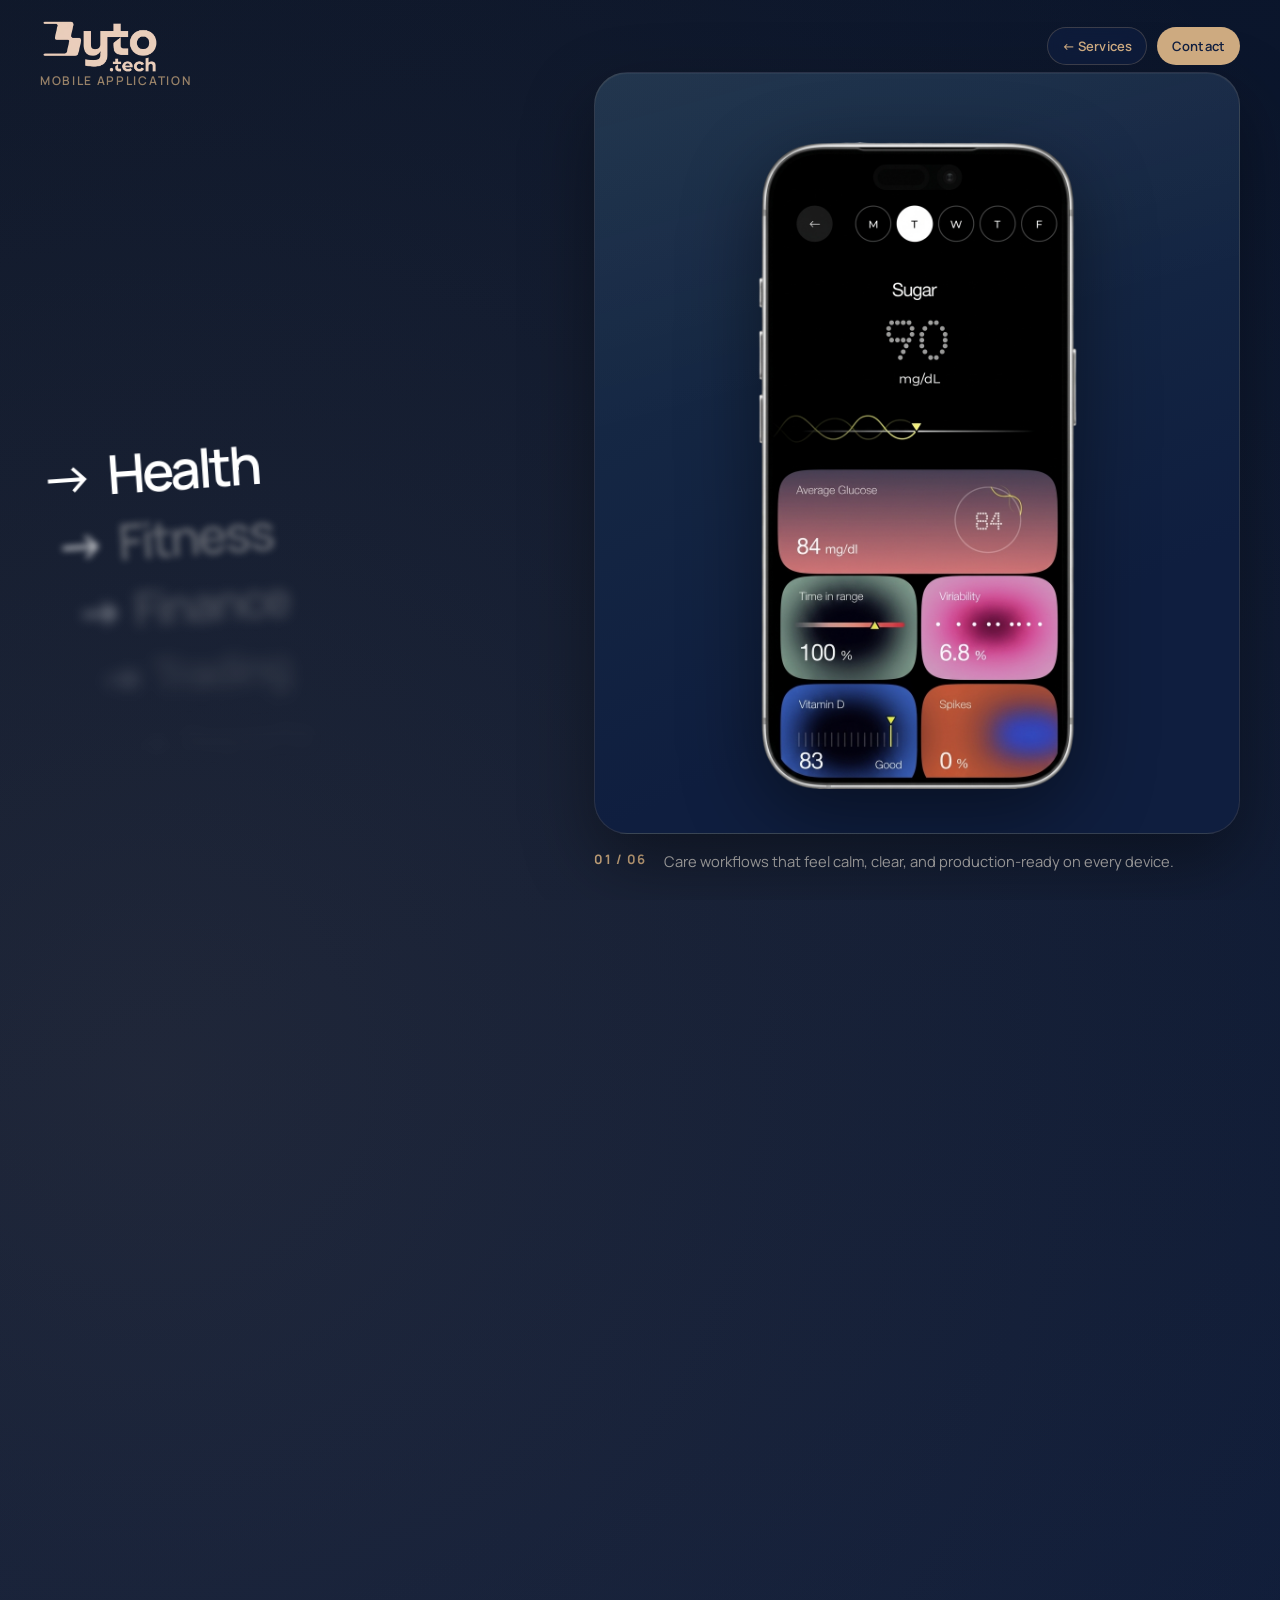
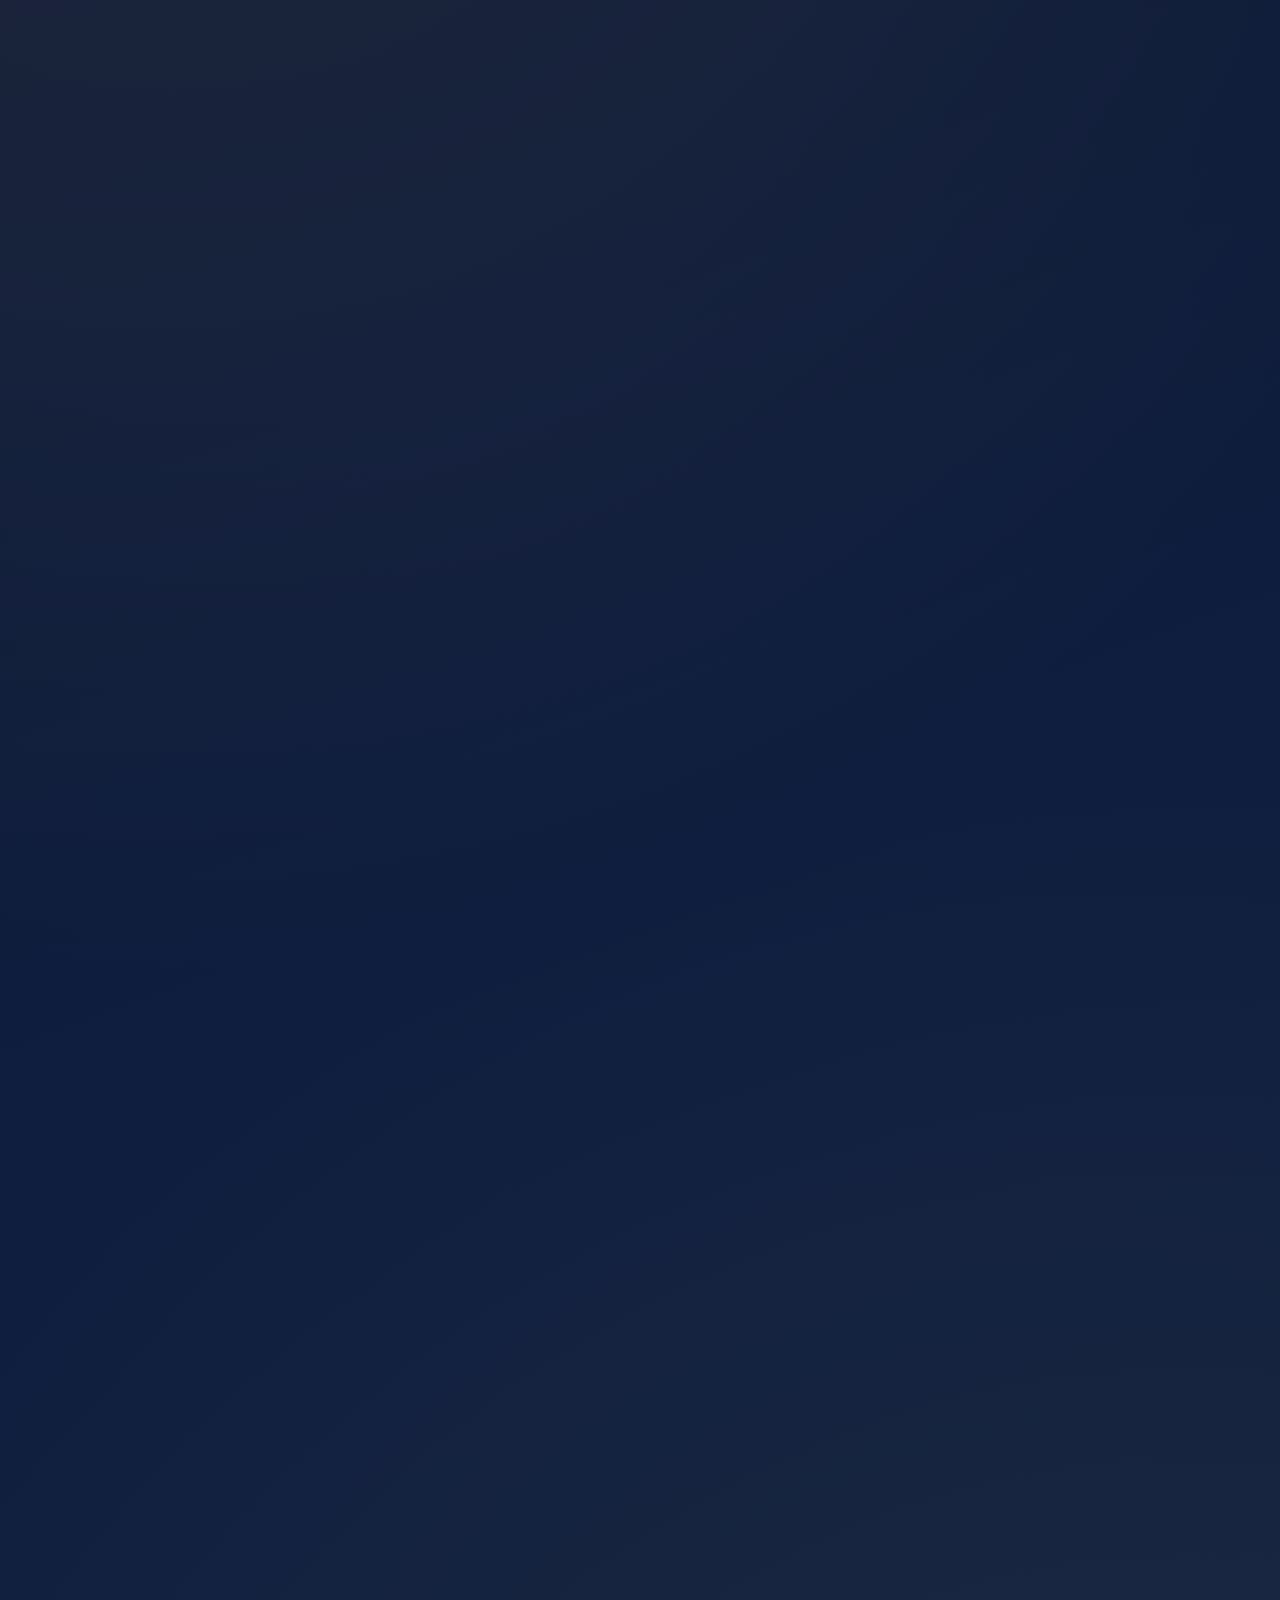
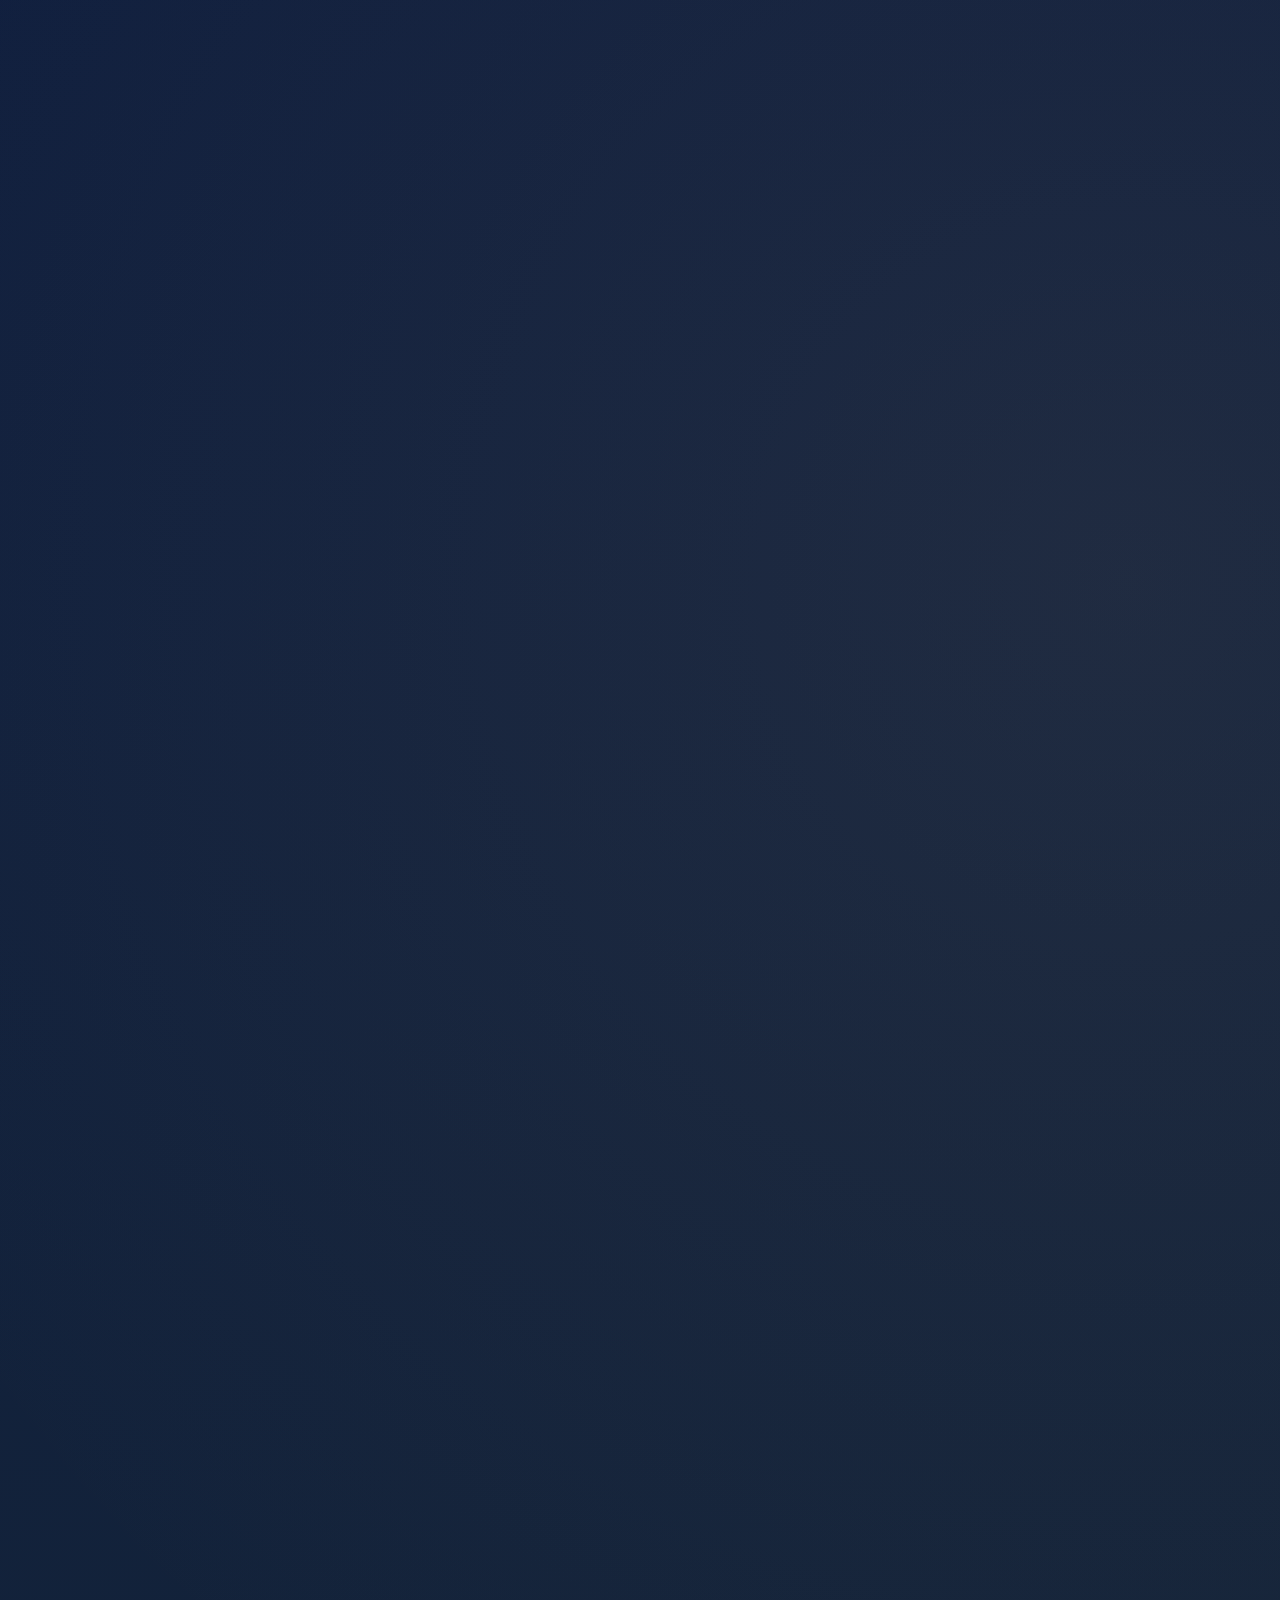
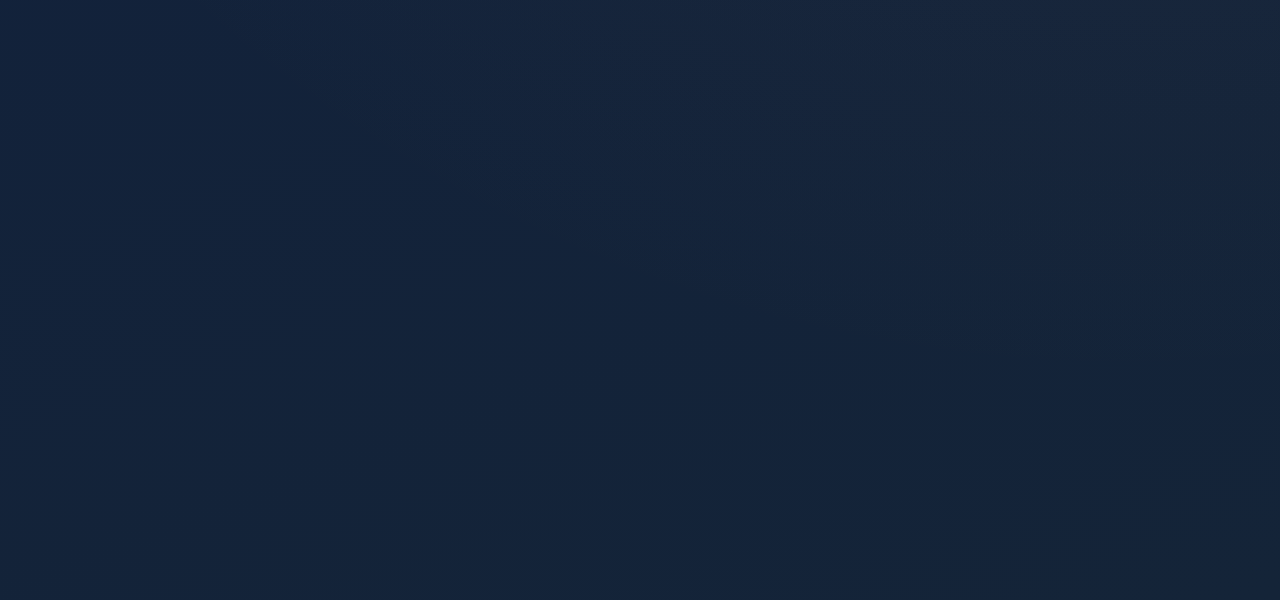
==== work.html @ 6f84a442 "Implement new work.html page to showcase services and projects; update index.html for improved navig" ====
<!doctype html>
<html lang="en">
  <head>
    <meta charset="UTF-8" />
    <meta name="viewport" content="width=device-width, initial-scale=1.0" />
    <meta
      name="description"
      content="Explore Byto.tech work across mobile apps, websites, and AI automation."
    />
    <title>Work — Byto.tech</title>
    <link rel="preconnect" href="https://fonts.googleapis.com" />
    <link rel="preconnect" href="https://fonts.gstatic.com" crossorigin />
    <link
      href="https://fonts.googleapis.com/css2?family=Manrope:wght@400;500;600;700&display=swap"
      rel="stylesheet"
    />
    <link rel="stylesheet" href="css/base.css" />
    <link rel="stylesheet" href="css/layout.css" />
    <link rel="stylesheet" href="css/components.css" />
    <link rel="stylesheet" href="css/pages/work.css" />
  </head>
  <body class="work-page">
    <header class="work-nav">
      <a class="work-brand" href="index.html" aria-label="Byto.tech home">
        <img
          class="work-brand-logo"
          src="assets/images/brand/byto-logo.png"
          alt=""
          width="840"
          height="396"
          decoding="async"
        />
      </a>
      <div class="work-nav-actions">
        <a class="work-back" href="index.html#services">← Services</a>
        <a class="work-contact" href="index.html#contact">Contact</a>
      </div>
    </header>

    <main class="work-main" data-work-root>
      <section class="work-track" data-work-track aria-labelledby="work-title">
        <div class="work-pin">
          <div class="work-left">
            <p class="work-eyebrow" data-work-eyebrow>Selected work</p>
            <h1 id="work-title" class="visually-hidden" data-work-title>
              Our work
            </h1>
            <div class="work-wheel" data-work-wheel aria-label="Categories">
              <div class="work-wheel-track" data-work-wheel-track></div>
            </div>
          </div>

          <div class="work-right">
            <div class="work-stage" data-work-stage aria-live="polite"></div>
            <div class="work-meta">
              <p class="work-meta-index" data-work-index>01 / 06</p>
              <p class="work-meta-copy" data-work-copy></p>
            </div>
          </div>
        </div>
      </section>
    </main>

    <script src="js/main.js"></script>
    <script src="js/work.js"></script>
  </body>
</html>
---- css/base.css ----
:root {
  /* Foundations — Byto.Tech Palette 3 (Blue & Gold) */
  --color-navy: #0f1e3f;
  --color-steel: #213a56;
  --color-gold: #cdaa80;
  --color-bronze: #997953;
  --color-offwhite: #f5f0e8;
  --color-white: #ffffff;

  /* Semantic — Dark mode defaults */
  --bg-page: var(--color-navy);
  --bg-surface: var(--color-steel);
  --bg-elevated: #274563;
  --text-primary: var(--color-offwhite);
  --text-secondary: var(--color-gold);
  --text-muted: rgba(245, 240, 232, 0.55);
  --accent: var(--color-gold);
  --accent-hover: var(--color-bronze);
  --border: rgba(205, 170, 128, 0.12);
  --border-strong: rgba(205, 170, 128, 0.30);
  --focus-ring: rgba(205, 170, 128, 0.45);

  /* Buttons */
  --btn-primary-bg: var(--color-gold);
  --btn-primary-text: var(--color-navy);
  --btn-primary-hover: var(--color-bronze);
  --btn-secondary-bg: transparent;
  --btn-secondary-border: rgba(205, 170, 128, 0.30);
  --btn-secondary-text: var(--color-gold);
  --btn-dark-bg: var(--color-navy);
  --btn-dark-text: var(--color-gold);
  --btn-outline-border: var(--color-bronze);
  --btn-outline-text: var(--color-bronze);

  /* Legacy aliases mapped to palette */
  --ink: var(--text-primary);
  --muted: var(--text-muted);
  --paper: var(--bg-surface);
  --page: var(--bg-page);
  --blue: var(--color-steel);
  --pink: var(--color-bronze);
  --orange: var(--color-gold);
  --warn: var(--color-bronze);
  --ease-out: cubic-bezier(0.16, 1, 0.3, 1);
}

/* Light mode */
[data-theme="light"],
.light {
  --bg-page: var(--color-offwhite);
  --bg-surface: var(--color-white);
  --bg-elevated: var(--color-white);
  --text-primary: var(--color-navy);
  --text-secondary: var(--color-steel);
  --text-muted: rgba(15, 30, 63, 0.55);
  --accent: var(--color-gold);
  --accent-hover: var(--color-bronze);
  --border: rgba(15, 30, 63, 0.10);
  --border-strong: var(--color-bronze);
  --focus-ring: rgba(15, 30, 63, 0.25);

  --btn-primary-bg: var(--color-gold);
  --btn-primary-text: var(--color-navy);
  --btn-primary-hover: var(--color-bronze);
  --btn-dark-bg: var(--color-navy);
  --btn-dark-text: var(--color-gold);
  --btn-outline-border: var(--color-bronze);
  --btn-outline-text: var(--color-bronze);

  --ink: var(--text-primary);
  --muted: var(--text-muted);
  --paper: var(--bg-surface);
  --page: var(--bg-page);
  --blue: var(--color-steel);
  --pink: var(--color-bronze);
  --orange: var(--color-gold);
  --warn: var(--color-bronze);
}

* {
  box-sizing: border-box;
}

html {
  /* Slide snaps are driven in JS; CSS smooth scroll fights those animations. */
  scroll-behavior: auto;
}


body {
  margin: 0;
  min-width: 320px;
  color: var(--ink);
  background: var(--page);
  font-family: "Manrope", "Helvetica Neue", Arial, sans-serif;
  -webkit-font-smoothing: antialiased;
  overflow-x: clip;
}
---- css/layout.css ----
/* Shared layout primitives.
   Current page-specific layout still lives in pages/home.css so the
   existing cascade and motion timing stay identical. Move shared nav /
   stage / footer rules here when contact and projects pages land. */
---- css/components.css ----
/* Shared UI components (buttons, form controls, cards).
   Current component rules remain in pages/home.css to preserve the
   exact visual cascade. Extract shared pieces here as new pages appear. */
---- css/pages/work.css ----
.visually-hidden {
  position: absolute;
  width: 1px;
  height: 1px;
  margin: -1px;
  padding: 0;
  overflow: hidden;
  clip: rect(0, 0, 0, 0);
  border: 0;
  white-space: nowrap;
}

.work-page {
  min-height: 100svh;
  color: var(--ink);
  background:
    radial-gradient(circle at 12% 20%, rgba(205, 170, 128, 0.1), transparent 34%),
    radial-gradient(circle at 88% 70%, rgba(205, 170, 128, 0.08), transparent 36%),
    linear-gradient(160deg, #0a1428 0%, #0f1e3f 48%, #142438 100%);
}

.work-nav {
  position: fixed;
  top: 0;
  right: 0;
  left: 0;
  z-index: 40;
  display: flex;
  align-items: center;
  justify-content: space-between;
  padding: 18px clamp(18px, 3.5vw, 40px);
  pointer-events: none;
}

.work-nav a {
  pointer-events: auto;
}

.work-brand {
  display: block;
  width: clamp(88px, 12vw, 120px);
  line-height: 0;
}

.work-brand-logo {
  display: block;
  width: 100%;
  height: auto;
}

.work-nav-actions {
  display: flex;
  gap: 10px;
  align-items: center;
}

.work-back,
.work-contact {
  padding: 9px 14px;
  border: 1px solid rgba(205, 170, 128, 0.24);
  border-radius: 999px;
  color: var(--accent);
  background: rgba(15, 30, 63, 0.72);
  font-size: 13px;
  font-weight: 600;
  letter-spacing: 0.01em;
  text-decoration: none;
  backdrop-filter: blur(10px);
  transition:
    border-color 0.25s ease,
    background 0.25s ease,
    color 0.25s ease;
}

.work-contact {
  color: var(--color-navy);
  background: var(--accent);
  border-color: transparent;
}

.work-back:hover,
.work-back:focus-visible {
  border-color: rgba(205, 170, 128, 0.5);
  outline: none;
}

.work-contact:hover,
.work-contact:focus-visible {
  background: var(--accent-hover);
  outline: none;
}

.work-main {
  position: relative;
}

.work-track {
  --work-count: 6;
  position: relative;
  height: calc(var(--work-count) * 100vh);
}

.work-pin {
  position: sticky;
  top: 0;
  display: grid;
  grid-template-columns: minmax(240px, 0.92fr) minmax(280px, 1.18fr);
  gap: clamp(20px, 4vw, 56px);
  align-items: stretch;
  height: 100svh;
  padding:
    calc(72px + env(safe-area-inset-top, 0px))
    clamp(18px, 3.5vw, 40px)
    clamp(22px, 3vh, 36px);
  overflow: hidden;
}

.work-left {
  position: relative;
  display: flex;
  min-height: 0;
  flex-direction: column;
  justify-content: center;
}

.work-eyebrow {
  position: absolute;
  top: 0;
  left: 0;
  margin: 0;
  color: rgba(205, 170, 128, 0.72);
  font-size: 12px;
  font-weight: 600;
  letter-spacing: 0.14em;
  text-transform: uppercase;
}

.work-wheel {
  position: relative;
  display: grid;
  width: 100%;
  height: min(72vh, 640px);
  place-items: center start;
  mask-image: linear-gradient(
    to bottom,
    transparent 0%,
    #000 18%,
    #000 82%,
    transparent 100%
  );
}

.work-wheel-track {
  position: relative;
  width: 100%;
  height: 4.8rem;
  transform: rotate(-4deg);
  transform-origin: 20% 50%;
}

.work-wheel-item {
  position: absolute;
  top: 50%;
  left: 0;
  display: flex;
  gap: 0.55em;
  align-items: center;
  margin: 0;
  padding: 0;
  border: 0;
  color: rgba(245, 240, 232, 0.42);
  background: transparent;
  font: inherit;
  font-size: clamp(28px, 4.2vw, 56px);
  font-weight: 600;
  letter-spacing: -0.055em;
  line-height: 1;
  white-space: nowrap;
  cursor: pointer;
  transform:
    translate3d(var(--x, 0px), calc(-50% + var(--y, 0px)), 0)
    scale(var(--scale, 0.88));
  opacity: var(--opacity, 0.28);
  filter: blur(var(--blur, 4px));
  transition: color 0.25s ease;
  will-change: transform, opacity, filter;
}

.work-wheel-item:focus-visible {
  outline: 2px solid var(--focus-ring);
  outline-offset: 6px;
}

.work-wheel-item.is-active {
  color: #fff;
  z-index: 2;
}

.work-wheel-arrow {
  display: inline-block;
  width: 0.7em;
  color: #fff;
  font-weight: 500;
  opacity: 0;
  transform: translateX(-6px);
  transition:
    opacity 0.28s ease,
    transform 0.35s var(--ease-out);
}

.work-wheel-item.is-active .work-wheel-arrow {
  opacity: 1;
  transform: translateX(0);
}

.work-right {
  position: relative;
  display: flex;
  min-width: 0;
  min-height: 0;
  flex-direction: column;
  gap: 16px;
}

.work-stage {
  position: relative;
  flex: 1;
  min-height: 0;
  overflow: hidden;
  border: 1px solid rgba(205, 170, 128, 0.14);
  border-radius: clamp(22px, 2.6vw, 36px);
  background:
    linear-gradient(165deg, rgba(245, 240, 232, 0.04), transparent 40%),
    linear-gradient(155deg, #1a2f48, #0f1e3f 72%);
  box-shadow:
    0 28px 70px rgba(0, 0, 0, 0.38),
    inset 0 1px 0 rgba(245, 240, 232, 0.05);
}

.work-slide {
  position: absolute;
  inset: 0;
  display: grid;
  place-items: center;
  opacity: 0;
  transform: scale(1.03);
  transition:
    opacity 0.45s ease,
    transform 0.55s var(--ease-out);
  pointer-events: none;
}

.work-slide.is-active {
  opacity: 1;
  transform: scale(1);
  pointer-events: auto;
  z-index: 1;
}

.work-slide img {
  display: block;
  width: auto;
  max-width: min(86%, 420px);
  height: auto;
  max-height: 86%;
  object-fit: contain;
  filter: drop-shadow(0 24px 40px rgba(0, 0, 0, 0.45));
}

.work-slide[data-kind="website"] img {
  width: min(92%, 720px);
  max-width: none;
  border-radius: 10px;
  box-shadow: 0 24px 50px rgba(0, 0, 0, 0.4);
  filter: none;
}

.work-slide[data-kind="ai"] {
  overflow: hidden;
}

.work-ai-panel {
  position: relative;
  display: flex;
  width: min(88%, 520px);
  min-height: min(58%, 320px);
  padding: clamp(24px, 4vw, 40px);
  flex-direction: column;
  justify-content: flex-end;
  border: 1px solid rgba(205, 170, 128, 0.2);
  border-radius: 24px;
  background:
    radial-gradient(circle at var(--gx, 30%) var(--gy, 20%), rgba(205, 170, 128, 0.28), transparent 42%),
    radial-gradient(circle at 80% 80%, rgba(33, 58, 86, 0.9), transparent 50%),
    linear-gradient(145deg, #213a56, #0f1e3f 70%);
  box-shadow: 0 24px 50px rgba(0, 0, 0, 0.35);
}

.work-ai-panel::before {
  content: "";
  position: absolute;
  top: 22px;
  left: 24px;
  width: 10px;
  height: 10px;
  border-radius: 50%;
  background: var(--accent);
  box-shadow: 0 0 18px rgba(205, 170, 128, 0.55);
}

.work-ai-kicker {
  margin: 0 0 8px;
  color: rgba(205, 170, 128, 0.8);
  font-size: 12px;
  font-weight: 600;
  letter-spacing: 0.12em;
  text-transform: uppercase;
}

.work-ai-title {
  margin: 0;
  font-size: clamp(28px, 4vw, 44px);
  font-weight: 600;
  letter-spacing: -0.05em;
  line-height: 1.05;
}

.work-meta {
  display: grid;
  grid-template-columns: auto 1fr;
  gap: 18px;
  align-items: start;
  flex: none;
}

.work-meta-index {
  margin: 0;
  color: var(--accent);
  font-size: 13px;
  font-weight: 700;
  letter-spacing: 0.08em;
  white-space: nowrap;
}

.work-meta-copy {
  margin: 0;
  max-width: 36em;
  color: rgba(245, 240, 232, 0.72);
  font-size: clamp(13px, 1.15vw, 15px);
  line-height: 1.55;
}

@media (max-width: 900px) {
  .work-pin {
    grid-template-columns: 1fr;
    grid-template-rows: minmax(220px, 38%) 1fr;
    gap: 10px;
    padding-top: calc(78px + env(safe-area-inset-top, 0px));
  }

  .work-eyebrow {
    position: static;
    margin-bottom: 8px;
  }

  .work-left {
    justify-content: flex-start;
  }

  .work-wheel {
    height: 180px;
    mask-image: linear-gradient(
      to bottom,
      transparent 0%,
      #000 14%,
      #000 86%,
      transparent 100%
    );
  }

  .work-wheel-item {
    font-size: clamp(26px, 8vw, 38px);
  }

  .work-slide img {
    max-width: min(70%, 280px);
    max-height: 80%;
  }

  .work-slide[data-kind="website"] img {
    width: min(90%, 520px);
  }

  .work-meta {
    grid-template-columns: 1fr;
    gap: 6px;
  }
}

@media (prefers-reduced-motion: reduce) {
  .work-track {
    height: auto;
  }

  .work-pin {
    position: relative;
    height: auto;
    min-height: 100svh;
    overflow: visible;
  }

  .work-wheel-item,
  .work-slide {
    transition: none !important;
  }
}
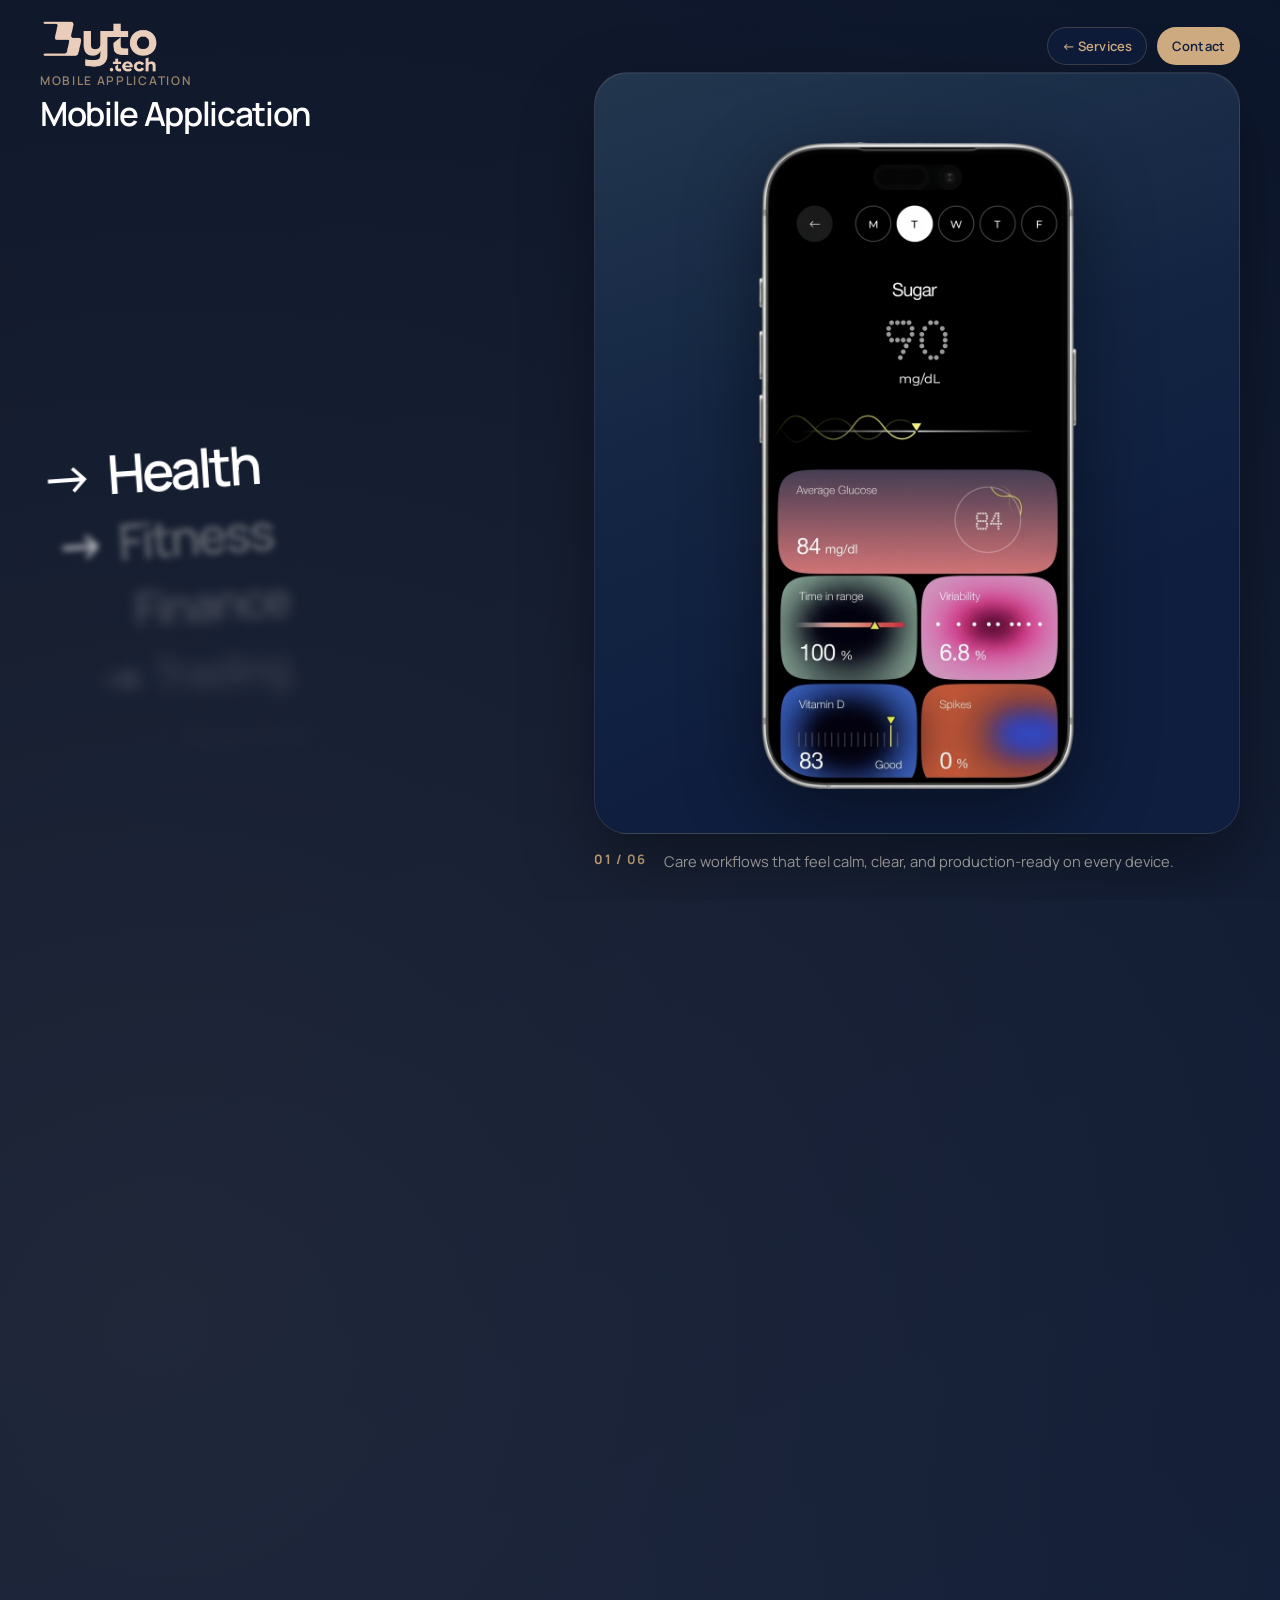
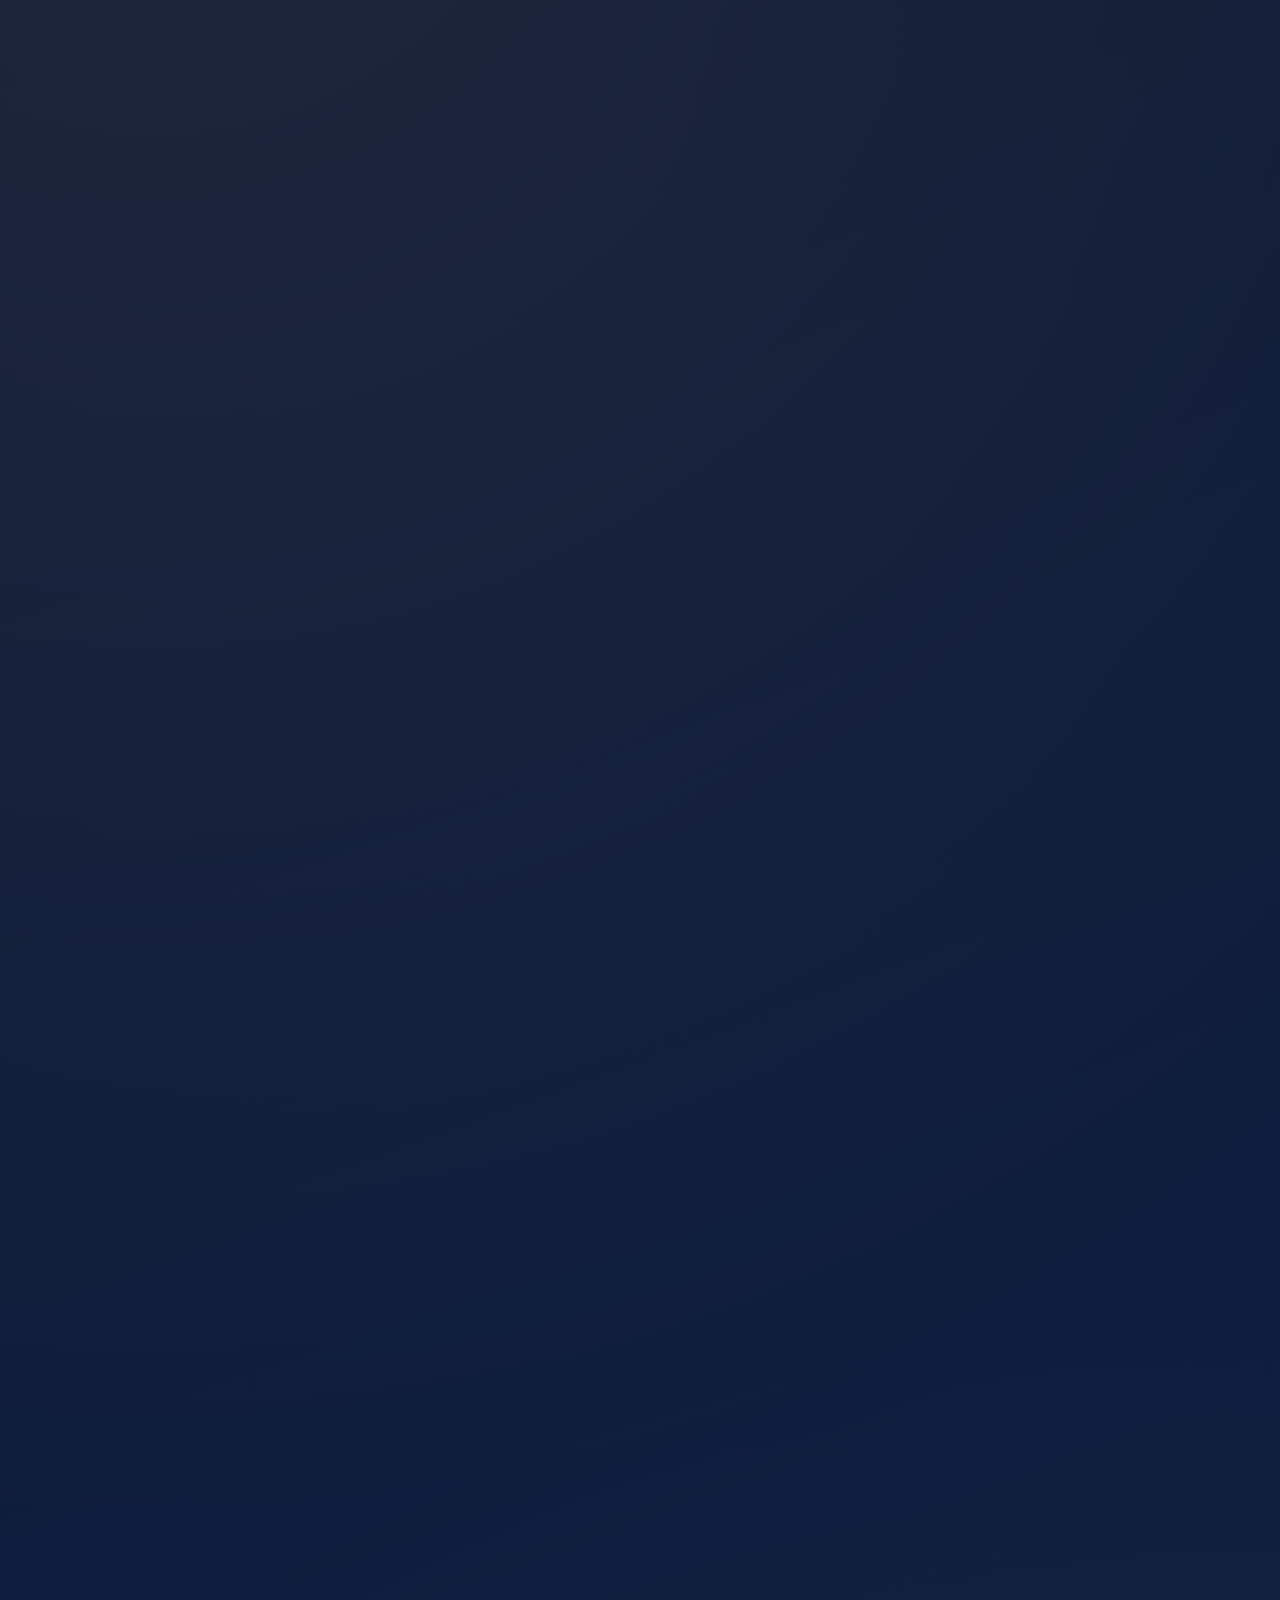
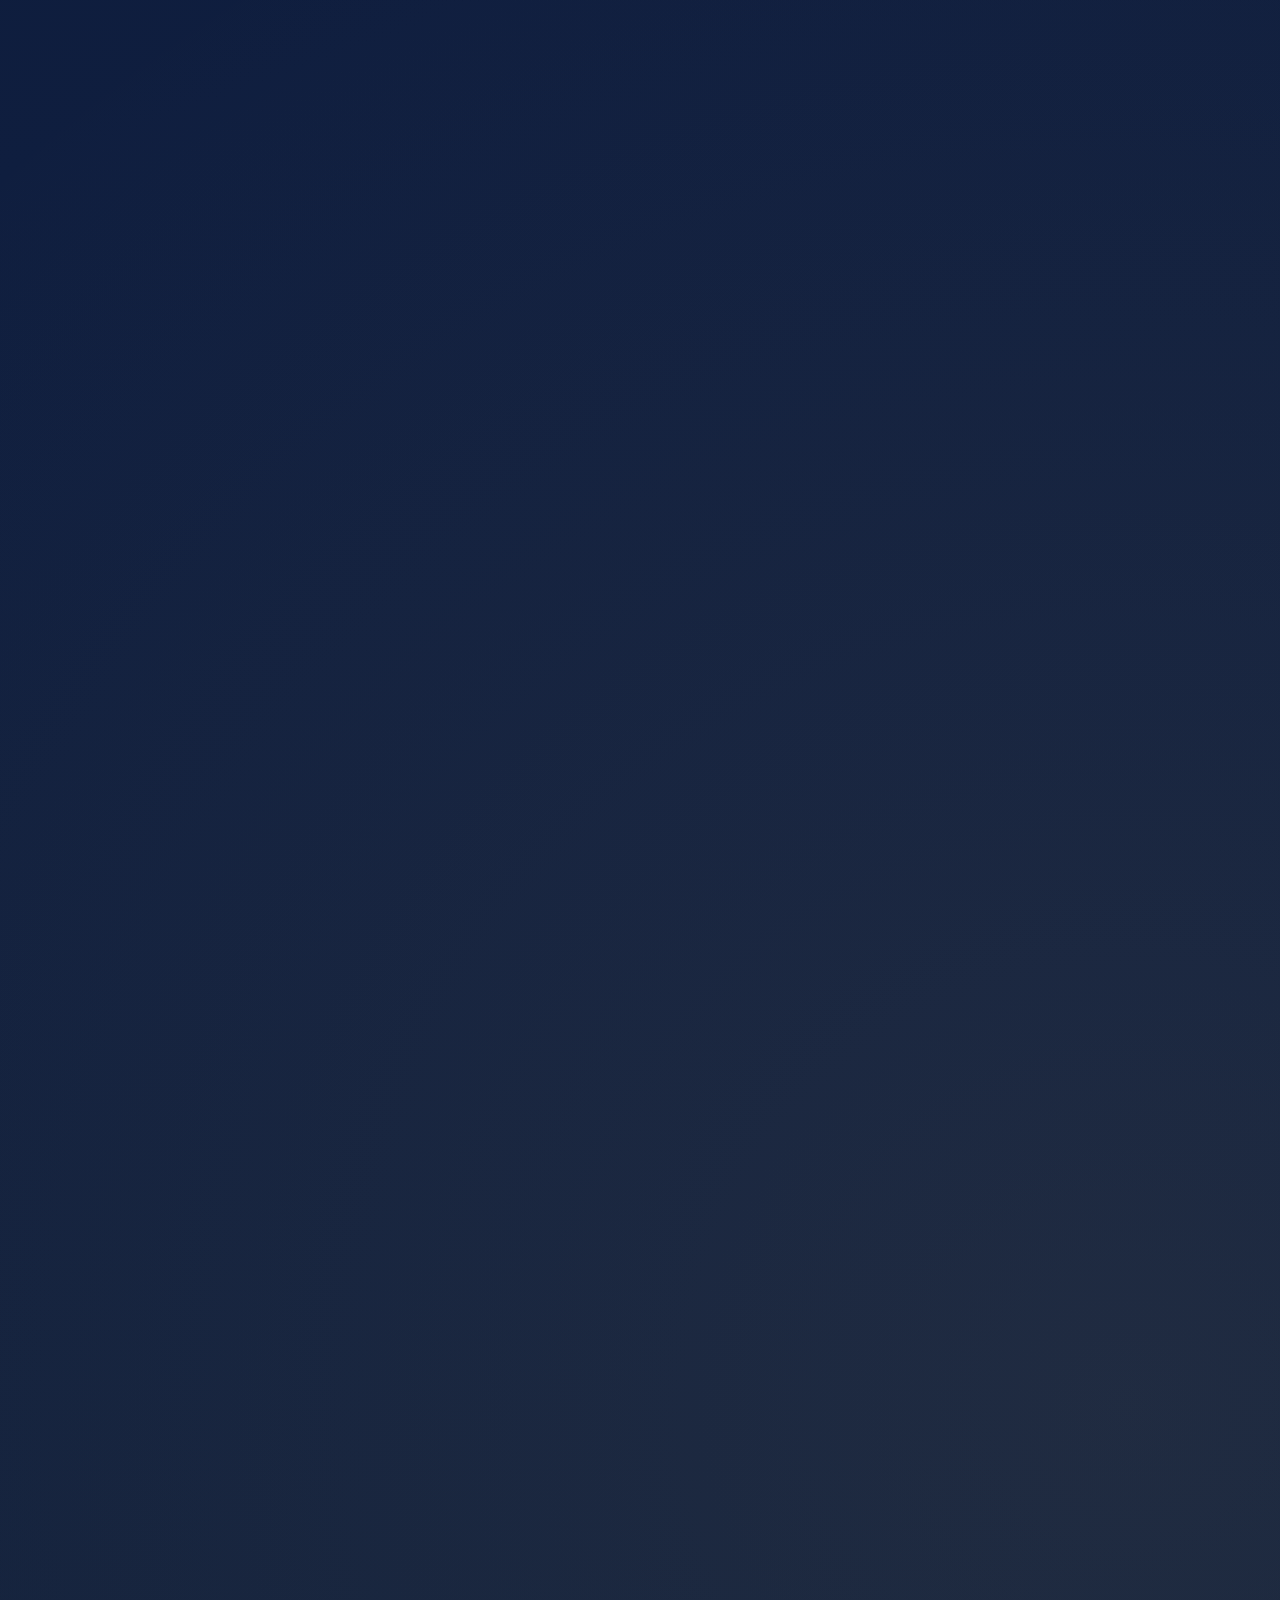
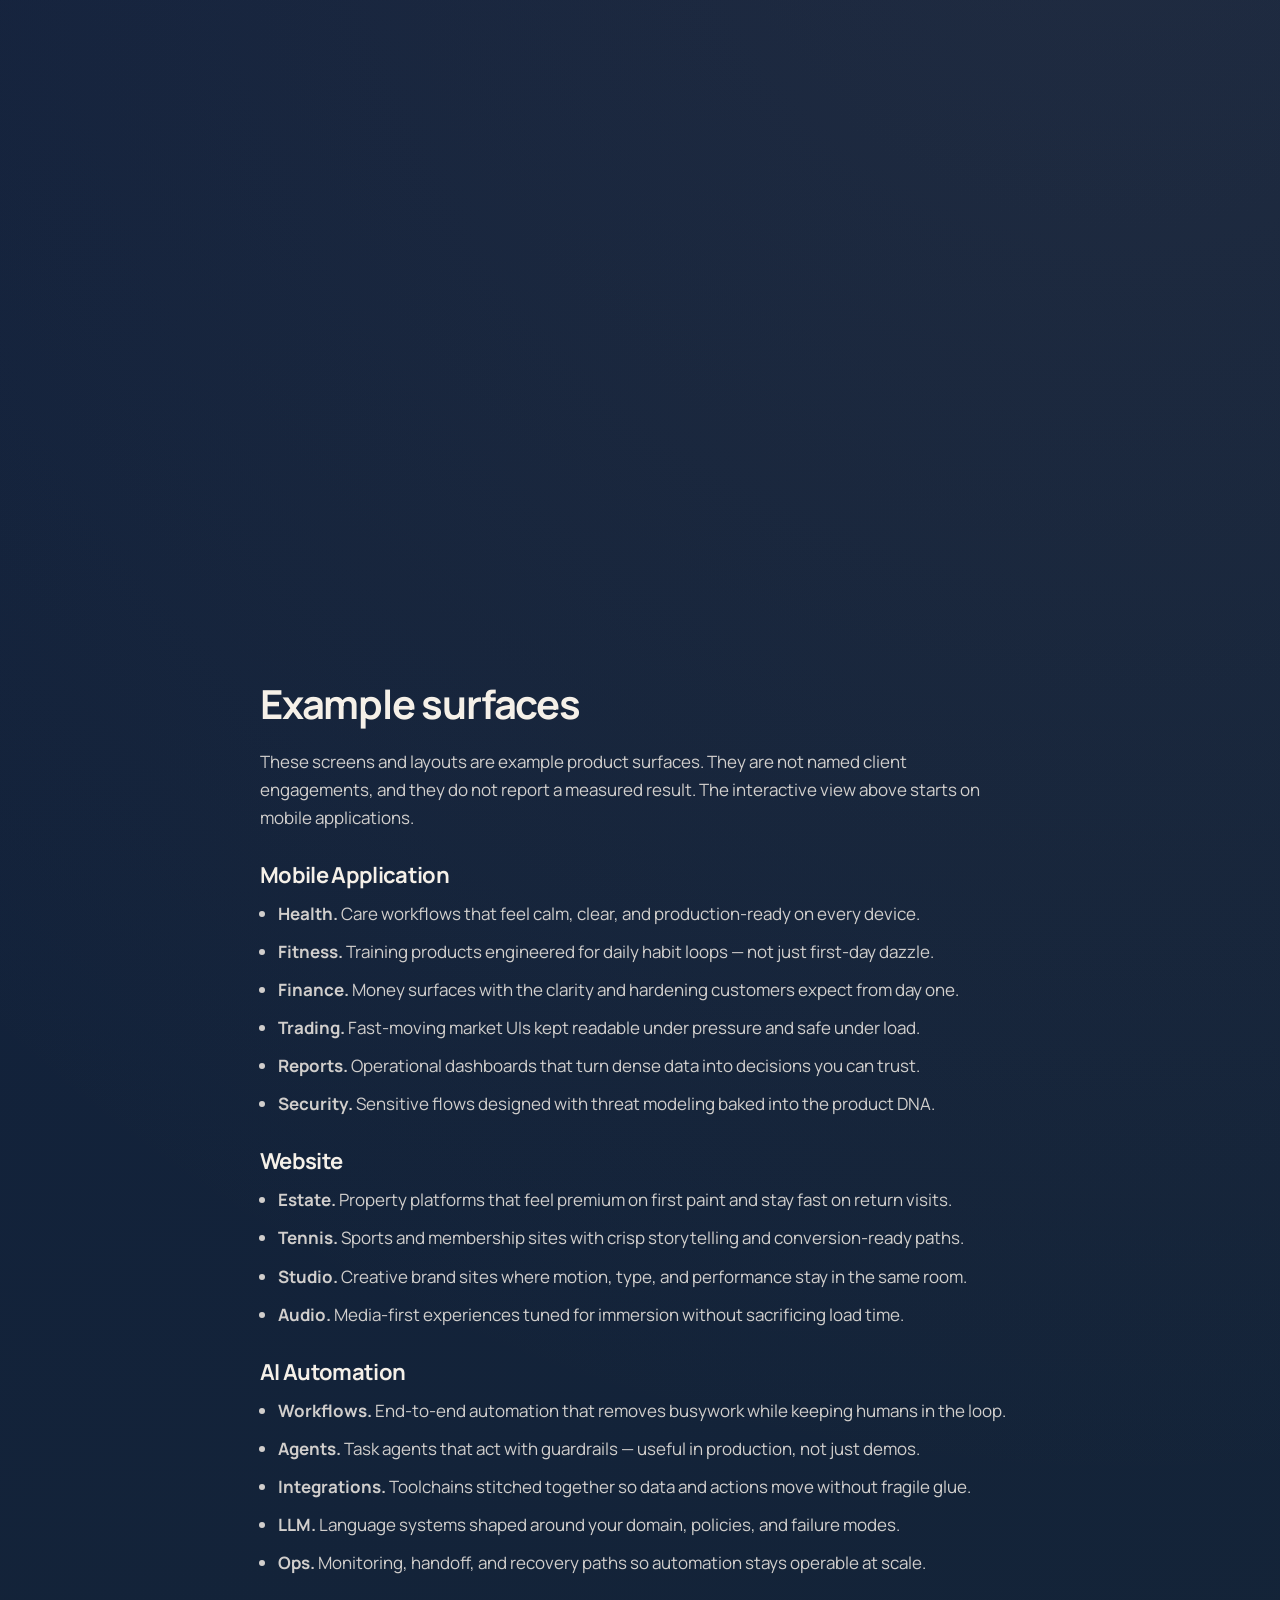
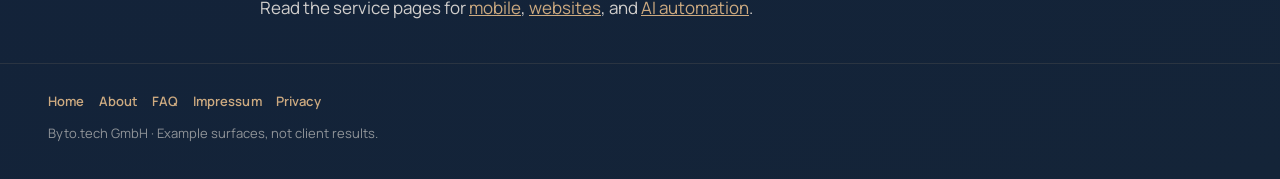
==== commit 53905ce0: "Add new pages and documentation for Byto.tech website - Introduce `about.html` and `faq.html` to pro" ====
--- a/work.html
+++ b/work.html
@@ -8,6 +8,24 @@
       content="Explore Byto.tech work across mobile apps, websites, and AI automation."
     />
     <title>Work — Byto.tech</title>
+    <link rel="canonical" href="https://byto.tech/work.html" />
+    <meta property="og:type" content="website" />
+    <meta property="og:site_name" content="Byto.tech" />
+    <meta property="og:title" content="Work — Byto.tech" />
+    <meta
+      property="og:description"
+      content="Explore Byto.tech work across mobile apps, websites, and AI automation."
+    />
+    <meta property="og:url" content="https://byto.tech/work.html" />
+    <meta property="og:image" content="https://byto.tech/assets/images/brand/byto-logo.png" />
+    <meta name="twitter:card" content="summary_large_image" />
+    <meta name="twitter:title" content="Work — Byto.tech" />
+    <meta
+      name="twitter:description"
+      content="Explore Byto.tech work across mobile apps, websites, and AI automation."
+    />
+    <meta name="twitter:image" content="https://byto.tech/assets/images/brand/byto-logo.png" />
+    <link rel="icon" href="assets/images/brand/byto-logo.png" type="image/png" />
     <link rel="preconnect" href="https://fonts.googleapis.com" />
     <link rel="preconnect" href="https://fonts.gstatic.com" crossorigin />
     <link
@@ -18,6 +36,31 @@
     <link rel="stylesheet" href="css/layout.css" />
     <link rel="stylesheet" href="css/components.css" />
     <link rel="stylesheet" href="css/pages/work.css" />
+    <link rel="stylesheet" href="css/pages/content.css" />
+    <script type="application/ld+json">
+      {
+        "@context": "https://schema.org",
+        "@graph": [
+          {
+            "@type": "Organization",
+            "@id": "https://byto.tech/#organization",
+            "name": "Byto.tech GmbH",
+            "url": "https://byto.tech",
+            "email": "hello@ajo.company",
+            "logo": "https://byto.tech/assets/images/brand/byto-logo.png"
+          },
+          {
+            "@type": "CollectionPage",
+            "@id": "https://byto.tech/work.html#webpage",
+            "url": "https://byto.tech/work.html",
+            "name": "Example surfaces",
+            "description": "Example product surfaces for mobile apps, websites, and AI automation. These are not named client engagements.",
+            "isPartOf": { "@id": "https://byto.tech/#website" },
+            "publisher": { "@id": "https://byto.tech/#organization" }
+          }
+        ]
+      }
+    </script>
   </head>
   <body class="work-page">
     <header class="work-nav">
@@ -25,7 +68,7 @@
         <img
           class="work-brand-logo"
           src="assets/images/brand/byto-logo.png"
-          alt=""
+          alt="Byto.tech"
           width="840"
           height="396"
           decoding="async"
@@ -41,10 +84,10 @@
       <section class="work-track" data-work-track aria-labelledby="work-title">
         <div class="work-pin">
           <div class="work-left">
-            <p class="work-eyebrow" data-work-eyebrow>Selected work</p>
-            <h1 id="work-title" class="visually-hidden" data-work-title>
-              Our work
-            </h1>
+            <div class="work-heading">
+              <p class="work-eyebrow" data-work-eyebrow>Selected work</p>
+              <h1 id="work-title" class="work-title" data-work-title>Mobile Application</h1>
+            </div>
             <div class="work-wheel" data-work-wheel aria-label="Categories">
               <div class="work-wheel-track" data-work-wheel-track></div>
             </div>
@@ -54,12 +97,114 @@
             <div class="work-stage" data-work-stage aria-live="polite"></div>
             <div class="work-meta">
               <p class="work-meta-index" data-work-index>01 / 06</p>
-              <p class="work-meta-copy" data-work-copy></p>
+              <p class="work-meta-copy" data-work-copy>
+                Care workflows that feel calm, clear, and production-ready on every device.
+              </p>
             </div>
           </div>
         </div>
       </section>
+
+      <section class="work-index" aria-labelledby="work-index-title">
+        <h2 id="work-index-title">Example surfaces</h2>
+        <p>
+          These screens and layouts are example product surfaces. They are
+          not named client engagements, and they do not report a measured
+          result. The interactive view above starts on mobile applications.
+        </p>
+
+        <h3>Mobile Application</h3>
+        <ul>
+          <li>
+            <strong>Health.</strong>
+            Care workflows that feel calm, clear, and production-ready on every device.
+          </li>
+          <li>
+            <strong>Fitness.</strong>
+            Training products engineered for daily habit loops — not just first-day dazzle.
+          </li>
+          <li>
+            <strong>Finance.</strong>
+            Money surfaces with the clarity and hardening customers expect from day one.
+          </li>
+          <li>
+            <strong>Trading.</strong>
+            Fast-moving market UIs kept readable under pressure and safe under load.
+          </li>
+          <li>
+            <strong>Reports.</strong>
+            Operational dashboards that turn dense data into decisions you can trust.
+          </li>
+          <li>
+            <strong>Security.</strong>
+            Sensitive flows designed with threat modeling baked into the product DNA.
+          </li>
+        </ul>
+
+        <h3>Website</h3>
+        <ul>
+          <li>
+            <strong>Estate.</strong>
+            Property platforms that feel premium on first paint and stay fast on return visits.
+          </li>
+          <li>
+            <strong>Tennis.</strong>
+            Sports and membership sites with crisp storytelling and conversion-ready paths.
+          </li>
+          <li>
+            <strong>Studio.</strong>
+            Creative brand sites where motion, type, and performance stay in the same room.
+          </li>
+          <li>
+            <strong>Audio.</strong>
+            Media-first experiences tuned for immersion without sacrificing load time.
+          </li>
+        </ul>
+
+        <h3>AI Automation</h3>
+        <ul>
+          <li>
+            <strong>Workflows.</strong>
+            End-to-end automation that removes busywork while keeping humans in the loop.
+          </li>
+          <li>
+            <strong>Agents.</strong>
+            Task agents that act with guardrails — useful in production, not just demos.
+          </li>
+          <li>
+            <strong>Integrations.</strong>
+            Toolchains stitched together so data and actions move without fragile glue.
+          </li>
+          <li>
+            <strong>LLM.</strong>
+            Language systems shaped around your domain, policies, and failure modes.
+          </li>
+          <li>
+            <strong>Ops.</strong>
+            Monitoring, handoff, and recovery paths so automation stays operable at scale.
+          </li>
+        </ul>
+        <p>
+          Read the service pages for
+          <a href="services/mobile.html">mobile</a>,
+          <a href="services/websites.html">websites</a>, and
+          <a href="services/ai-automation.html">AI automation</a>.
+        </p>
+      </section>
     </main>
+
+    <footer class="site-footer">
+      <div class="site-footer-bar">
+        <nav aria-label="Footer">
+          <a href="index.html">Home</a>
+          <a href="about.html">About</a>
+          <a href="faq.html">FAQ</a>
+          <a href="impressum.html">Impressum</a>
+          <a href="privacy.html">Privacy</a>
+        </nav>
+      </div>
+      <p>Byto.tech GmbH · Example surfaces, not client results.</p>
+    </footer>
 
     <script src="js/main.js"></script>
     <script src="js/work.js"></script>
--- a/css/pages/work.css
+++ b/css/pages/work.css
@@ -123,16 +123,31 @@
   justify-content: center;
 }
 
-.work-eyebrow {
+.work-heading {
   position: absolute;
   top: 0;
   left: 0;
+  right: 0;
+}
+
+.work-eyebrow {
+  position: static;
   margin: 0;
   color: rgba(205, 170, 128, 0.72);
   font-size: 12px;
   font-weight: 600;
   letter-spacing: 0.14em;
   text-transform: uppercase;
+}
+
+.work-title {
+  margin: 8px 0 0;
+  max-width: 14em;
+  color: #fff;
+  font-size: clamp(22px, 2.6vw, 34px);
+  font-weight: 600;
+  letter-spacing: -0.04em;
+  line-height: 1.05;
 }
 
 .work-wheel {
@@ -414,3 +429,43 @@
     transition: none !important;
   }
 }
+
+.work-index {
+  width: min(760px, calc(100% - 36px));
+  margin: 0 auto;
+  padding: 48px 0 24px;
+}
+
+.work-index h2,
+.work-index h3 {
+  margin: 28px 0 10px;
+  letter-spacing: -0.03em;
+}
+
+.work-index h2 {
+  font-size: clamp(28px, 4vw, 40px);
+}
+
+.work-index h3 {
+  font-size: 22px;
+}
+
+.work-index p,
+.work-index li {
+  color: rgba(245, 240, 232, 0.84);
+  font-size: 17px;
+  line-height: 1.65;
+}
+
+.work-index ul {
+  margin: 0;
+  padding-left: 1.15em;
+}
+
+.work-index li + li {
+  margin-top: 10px;
+}
+
+.work-index a {
+  color: var(--accent);
+}
--- a/css/pages/content.css
+++ b/css/pages/content.css
@@ -0,0 +1,155 @@
+.content-page {
+  min-height: 100svh;
+  color: var(--ink);
+  background:
+    radial-gradient(circle at 12% 8%, rgba(205, 170, 128, 0.1), transparent 32%),
+    linear-gradient(165deg, #0a1428 0%, #0f1e3f 52%, #142438 100%);
+}
+
+.content-nav,
+.site-footer-bar {
+  display: flex;
+  flex-wrap: wrap;
+  gap: 14px 22px;
+  align-items: center;
+  justify-content: space-between;
+}
+
+.content-nav {
+  position: sticky;
+  top: 0;
+  z-index: 20;
+  padding: 16px clamp(18px, 4vw, 48px);
+  background: rgba(15, 30, 63, 0.88);
+  border-bottom: 1px solid var(--border);
+  backdrop-filter: blur(12px);
+}
+
+.content-brand {
+  display: block;
+  width: clamp(84px, 12vw, 112px);
+  line-height: 0;
+}
+
+.content-brand img {
+  display: block;
+  width: 100%;
+  height: auto;
+}
+
+.content-nav nav,
+.site-footer nav {
+  display: flex;
+  flex-wrap: wrap;
+  gap: 8px 14px;
+}
+
+.content-nav a,
+.site-footer a {
+  color: var(--accent);
+  font-size: 13px;
+  font-weight: 600;
+  letter-spacing: 0.01em;
+  text-decoration: none;
+}
+
+.content-nav a:hover,
+.content-nav a:focus-visible,
+.site-footer a:hover,
+.site-footer a:focus-visible {
+  color: var(--color-offwhite);
+  outline: none;
+}
+
+.content-nav a[aria-current="page"] {
+  color: var(--color-offwhite);
+}
+
+.content-main {
+  width: min(760px, calc(100% - 36px));
+  margin: 0 auto;
+  padding: clamp(36px, 6vw, 72px) 0 clamp(64px, 8vw, 96px);
+}
+
+.content-kicker {
+  margin: 0 0 12px;
+  color: var(--accent);
+  font-size: 12px;
+  font-weight: 600;
+  letter-spacing: 0.14em;
+  text-transform: uppercase;
+}
+
+.content-main h1 {
+  margin: 0 0 20px;
+  font-size: clamp(36px, 5vw, 56px);
+  font-weight: 600;
+  letter-spacing: -0.045em;
+  line-height: 1.02;
+}
+
+.content-main h2 {
+  margin: 36px 0 12px;
+  font-size: clamp(22px, 2.4vw, 28px);
+  font-weight: 600;
+  letter-spacing: -0.03em;
+  line-height: 1.2;
+}
+
+.content-main p,
+.content-main li {
+  color: rgba(245, 240, 232, 0.84);
+  font-size: 17px;
+  line-height: 1.7;
+}
+
+.content-main p {
+  margin: 0 0 16px;
+}
+
+.content-main ul,
+.content-main ol {
+  margin: 0 0 16px;
+  padding-left: 1.2em;
+}
+
+.content-main a {
+  color: var(--accent);
+}
+
+.content-main a:hover,
+.content-main a:focus-visible {
+  color: var(--color-offwhite);
+}
+
+.faq-list {
+  display: flex;
+  flex-direction: column;
+  gap: 22px;
+  margin: 8px 0 0;
+  padding: 0;
+  list-style: none;
+}
+
+.faq-list h2 {
+  margin: 0 0 8px;
+  font-size: 20px;
+}
+
+.site-footer {
+  border-top: 1px solid var(--border);
+  padding: 28px clamp(18px, 4vw, 48px) 36px;
+}
+
+.site-footer p {
+  margin: 14px 0 0;
+  color: var(--text-muted);
+  font-size: 13px;
+  line-height: 1.5;
+}
+
+.home-footer {
+  position: relative;
+  z-index: 16;
+  background: #0b1730;
+}
